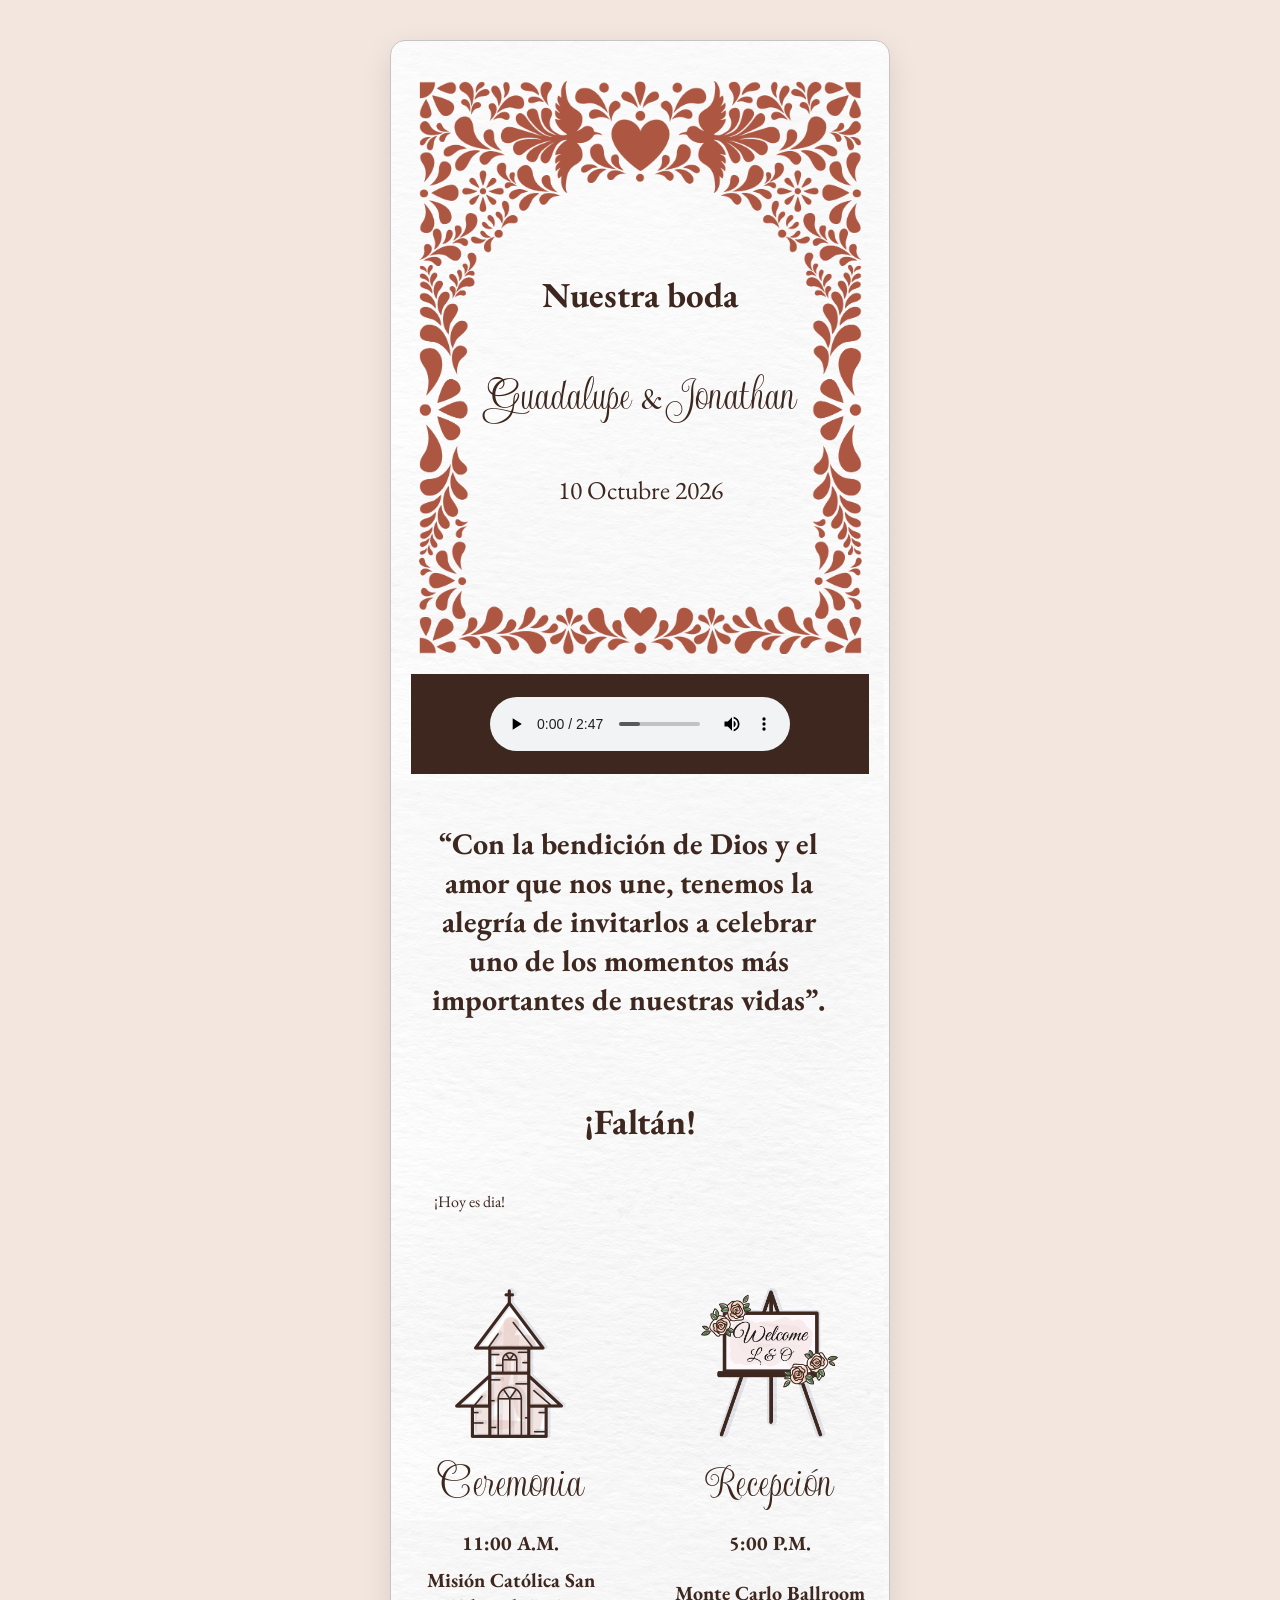
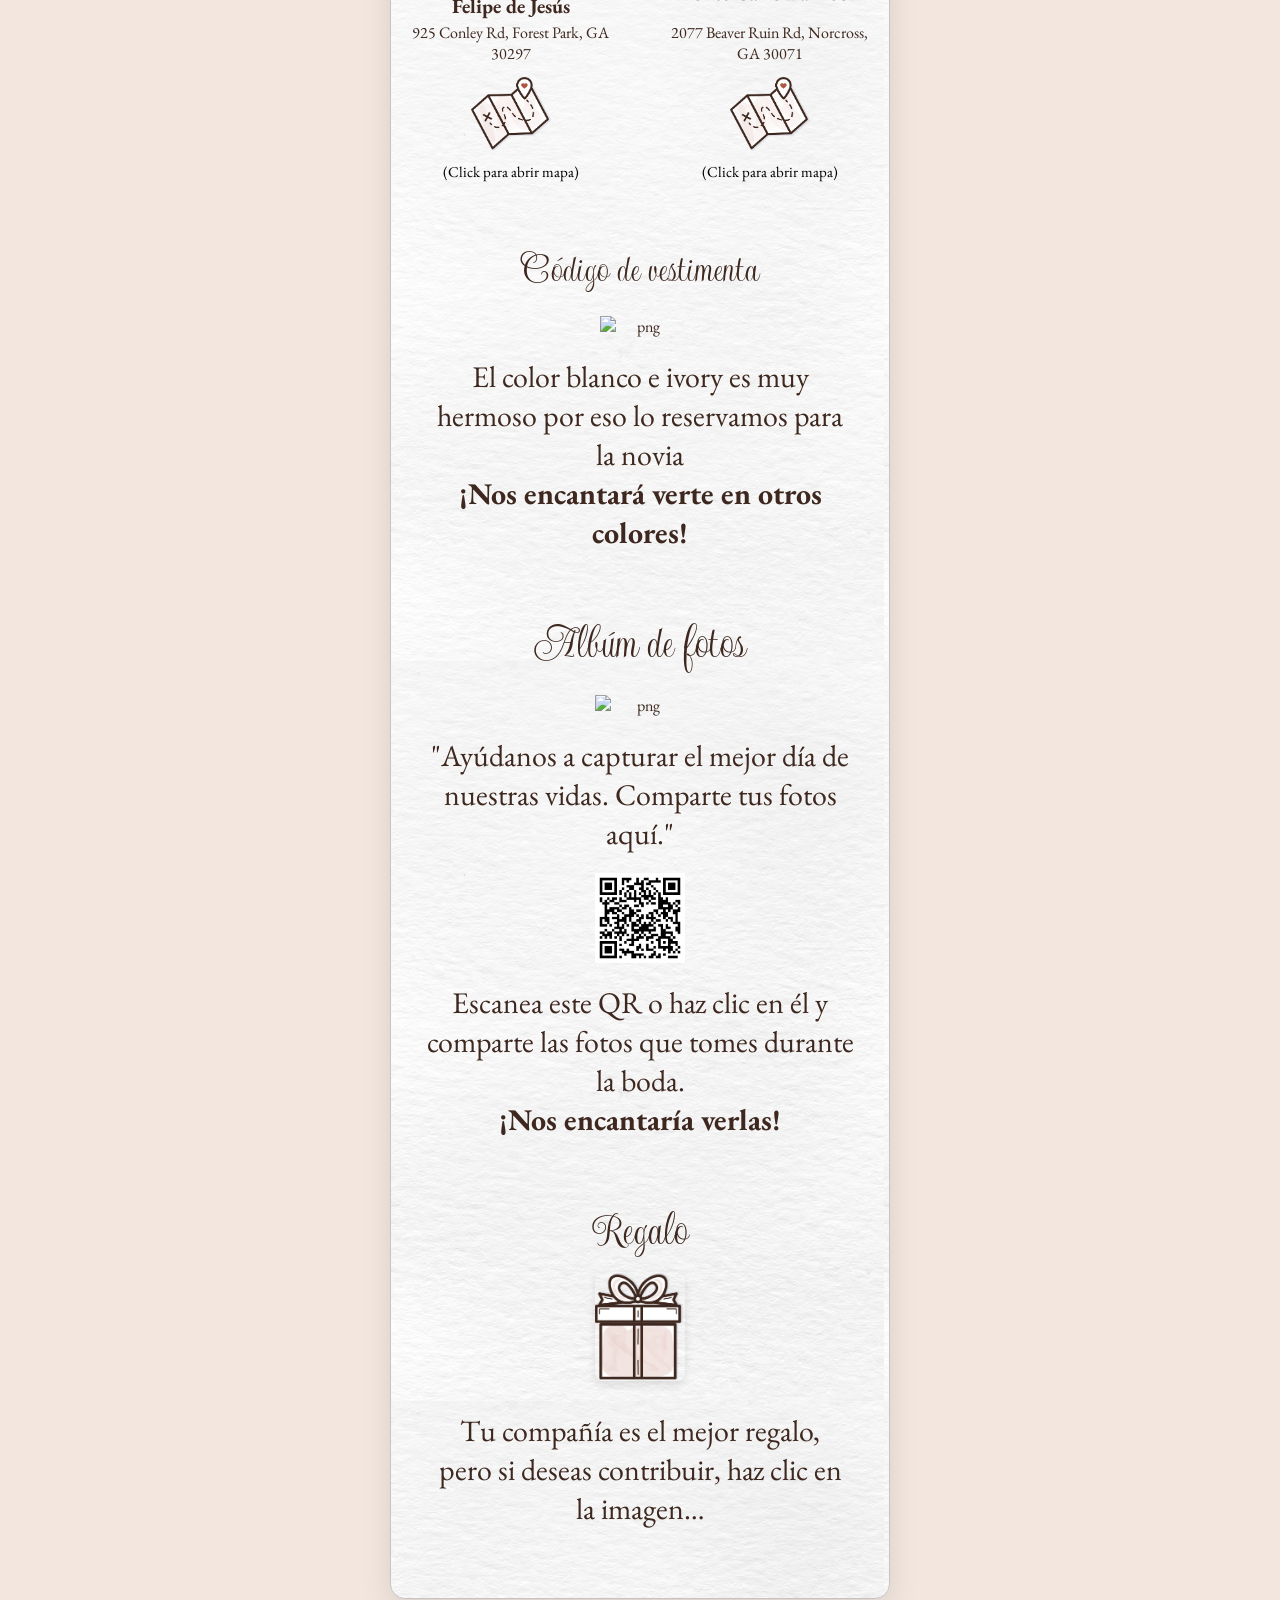
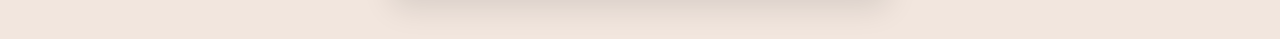
==== invitacion.html @ 4d96748c "Add files via upload" ====
<!DOCTYPE html>
<html lang="es">

<head>
    <meta charset="utf-8">
    <meta name="viewport" content="width=device-width, initial-scale=1.0">
    <meta http-equiv="X-UA-Compatible" content="ie=edge">
    <title>Guadalupe y Jonathan</title>
    <link rel="preconnect" href="https://fonts.googleapis.com">
    <link rel="preconnect" href="https://fonts.gstatic.com" crossorigin>
    <link
        href="https://fonts.googleapis.com/css2?family=EB+Garamond:ital,wght@0,400..800;1,400..800&family=Updock&display=swap"
        rel="stylesheet">
    <link rel="stylesheet" href="css/normalize.css">
    <link href="https://unpkg.com/aos@2.3.1/dist/aos.css" rel="stylesheet">
    <link rel="stylesheet" href="estilos.css">
</head>

<body>
    <div class="contenido-invitacion">
        <header class="encabezado">
            <h4>Nuestra boda</h4>
            <h1>Guadalupe <span> & </span> Jonathan</h1>
            <P>10 Octubre 2026</P>
        </header>

        <div class="contenedor-audio">
            <audio id="musica" controls loop autoplay>
                <source src="imagenes/Cómo suena Regalo de Dios de Julión Álvarez en Saxofón.mp3" type="audio/mp3">
                <source src="imagenes/Cómo suena Regalo de Dios de Julión Álvarez en Saxofón.ogg" type="audio/ogg">
                Tu navegador no soporta elementos de audio.
            </audio>
        </div>
        <div class="contenido-nosotros">


            <div class="texto-frase">
                <h3>“Con la bendición de Dios y el amor que nos une, tenemos la alegría de invitarlos a celebrar uno de
                    los momentos más importantes de nuestras vidas”.</h3>

            </div>

    

        </div>
        <div class="fecha">
            <div class="texto-dias">
                <h2>¡Faltán!</h2>

            </div>
            <div class="cuenta-regresiva" id="cuenta-regresiva">
                <div>
                    <span id="dias">00</span>
                    <p>Días</p>
                </div>
                <div>
                    <span id="horas">00</span>
                    <p>Horas</p>
                </div>
                <div>
                    <span id="minutos">00</span>
                    <p>Minutos</p>
                </div>
                <div>
                    <span id="segundos">00</span>
                    <p>Segundos</p>
                </div>
            </div>
        </div>


        <div class="ubicaciones">
            <div class="lugar">
                <img src="imagenes/iglesia.png" alt="png">
                <div class="texto">
                    <h2>Ceremonia</h2>
                    <h3>11:00 A.M.</h3>
                    <h3>Misión Católica San Felipe de Jesús</h3>
                    <p>925 Conley Rd, Forest Park, GA 30297</p>

                </div>
                <button class="boton1" id="btn1"><img src="imagenes/mapa.png">
                    <span>(Click para abrir mapa)</span>
                </button>

                <!-- Estructura del Modal 1 -->
                <div id="modal1" class="modal">
                    <div class="modal-content">
                        <span class="close" id="close1">&times;</span>
                        <div class="modal-texto">
                            <h2>Ceremonia</h2>
                            <p>Misión Católica San Felipe de Jesús</p>
                        </div>
                        <iframe
                            src="https://www.google.com/maps/embed?pb=!1m18!1m12!1m3!1d4018.0362380557544!2d-84.36210972377428!3d33.639228239424945!2m3!1f0!2f0!3f0!3m2!1i1024!2i768!4f13.1!3m3!1m2!1s0x88f4fdd95a28912b%3A0xf13e4ed97ffba98f!2sSan%20Felipe%20De%20Jesus%20Catholic%20Church!5e1!3m2!1ses!2sus!4v1790291804166!5m2!1ses!2sus"
                            width="600" height="450" style="border:0;" allowfullscreen="" loading="lazy"
                            referrerpolicy="strict-origin-when-cross-origin"></iframe>
                    </div>
                </div>

            </div>
            <div class="lugar">
                <img src="imagenes/recepcion.png" alt="png">
                <div class="texto">
                    <h2>Recepción</h2>
                    <h3>5:00 P.M.</h3>
                    <h3>Monte Carlo Ballroom</h3>
                    <p>2077 Beaver Ruin Rd, Norcross, GA 30071</p>
                </div>
                <button class="boton2" id="btn2"><img src="imagenes/mapa.png">
                    <span>(Click para abrir mapa)</span>
                </button>
                <!-- Estructura del Modal 2 -->
                <div id="modal2" class="modal">
                    <div class="modal-content">
                        <span class="close" id="close2">&times;</span>
                        <div class="modal-texto">
                            <h2>Recepción</h2>
                            <p>Monte Carlo Ballroom</p>
                        </div>
                        <iframe
                            src="https://www.google.com/maps/embed?pb=!1m18!1m12!1m3!1d4004.229304522696!2d-84.185078823765!3d33.93398162396484!2m3!1f0!2f0!3f0!3m2!1i1024!2i768!4f13.1!3m3!1m2!1s0x88f5a3fc3d22840d%3A0x56884e8944c840f6!2sMonte%20Carlo%20Ballroom!5e1!3m2!1ses!2sus!4v1790291749904!5m2!1ses!2sus"
                            width="600" height="450" style="border:0;" allowfullscreen="" loading="lazy"
                            referrerpolicy="strict-origin-when-cross-origin"></iframe>
                    </div>
                </div>

            </div>

        </div>
        <div class="vestimenta">
            <h2>Código de vestimenta</h2>
            
            <img src="imagenes/Vestimenta.png" alt="png">
            <p>El color blanco e ivory es muy hermoso por eso lo reservamos para la novia</p>
            <h4>¡Nos encantará verte en otros colores!</h4>

        </div>
        <div class="album">
            <h2>Albúm de fotos</h2>
            <img src="imagenes/Camara.png" alt="png">
            <p>"Ayúdanos a capturar el mejor día de nuestras vidas. Comparte tus fotos aquí."</p>

            <img src="imagenes/codigo.png" alt="png">
            <p>Escanea este QR o haz clic en él y comparte las fotos que tomes durante la boda. </p>
            <h4>¡Nos encantaría verlas!
            </h4>

        </div>
        <div class="regalo">
            <h2>Regalo</h2>
            <img src="imagenes/regalo.png" alt="Ver opciones de regalo" id="abrirModal4" style="cursor: pointer;">
            <p>Tu compañía es el mejor regalo, pero si deseas contribuir, haz clic en la imagen…</p>
        </div>
        <div id="miModal4" class="modal4">
            <div class="modal-contenido4">
                <span class="cerrar-modal4">&times;</span>

                <!-- Opciones originales dentro del modal -->
                <div class="opcion-regalo">


                    <div class="amazon">
                        <img src="imagenes/amazon.png" alt="Amazon">
                        <a href="https://www.amazon.com/wedding/guest-view/2G5W5GJKUAR65" target="_blank"
                            class="btn-regalo amazon-link">Ver mesa de
                            regalos</a>

                    </div>
                </div>

            </div>
        </div>


    </div> <!-- Aquí termina la tarjeta -->

    <!-- LOS SCRIPTS VAN AQUÍ, JUSTO ANTES DE CERRAR EL BODY -->
    <script src="https://unpkg.com/aos@2.3.1/dist/aos.js"></script>
    <script src="app.js"></script>
</body>

</html>
---- estilos.css ----
:root {
    --blanco: #fff;
    --cafe: #f2e6de;
    --azul: #11111a;
    --oscuro: #000;
    --gris: #23282b;
    --grismedio: #c6c3c3;
    --terracota: #AD5642;
    --umber: #3d271e;
    --toasted: #d1b69d;
    --verde: #507f55;
    --claro: #f3e6de;
    --naranja: #eab68b;


    /* REVISIÓN: Asegúrate de usar 'Playfair Display' exacto como viene de Google Fonts */
    --titulos: 'Updock', cursive;
    --parrafos: 'EB Garamond', serif;
}

html {
    box-sizing: border-box;
    font-size: 62.5%;
    /* 1rem = 10px */
}

*,
*:before,
*:after {
    box-sizing: inherit;
}

body {
    font-size: 1.6rem;
    font-family: var(--parrafos);
    background-color: var(--cafe);
    /* Fondo café detrás de la tarjeta en PC */
    color: var(--umber);
    display: flex;
    flex-direction: column;
    align-items: center;
    justify-content: center;
    min-height: 100vh;
    margin: 0;
    padding: 4rem 2rem;
    /* Espacio perimetral del cuadro en PC */
    transition: padding 0.3s ease, background-color 0.3s ease;

}

/* Tarjeta principal de la invitación */
.contenido-invitacion {
    background-image:
        linear-gradient(rgba(255, 255, 255, 0.755), rgba(255, 255, 255, 0.4)),
        url('../imagenes/fondo.jpg');
    /* El cuadro blanco */
    border-radius: 1.5rem;
    /* Esquinas redondeadas */
    box-shadow: 0px 10px 30px rgba(0, 0, 0, 0.1);
    /* Sombra flotante */
    padding: 4rem 2rem;
    width: 100%;
    max-width: 500px;
    /* Tamaño ideal simulando un móvil flotando en computadoras */
    text-align: center;
    border: 1px solid var(--grismedio);
    overflow: hidden;
    /* Evita que las imágenes internas rompan el redondeado */
}

.encabezado {
    background-image: url('../imagenes/principal1.png');
    background-size: contain;
    background-position: top center;
    background-repeat: no-repeat;
    width: 100%;
    height: auto;
    aspect-ratio: 4 / 5;
    display: flex;
    flex-direction: column;
    justify-content: center;
    align-items: center;
}

.encabezado h1 {
    font-family: var(--titulos);
    font-size: 5rem;
    font-weight: 400;
    color: var(--umber);
    margin: 0 0 2rem 0;

}



.encabezado h4 {
    margin-top: 7rem;
    font-size: clamp(1.5rem, 4vw, 3.5rem);

}

.encabezado p {
    font-size: clamp(1.5rem, 2vw, 3.5rem);

}

/* --- MEDIAS QUERIES UNIFICADOS PARA MÓVILES (Menos de 768px) --- */
@media (max-width: 500px) {
    body {
        padding: 0;
        /* Eliminamos márgenes externos para ganar toda la pantalla */
        background-color: var(--blanco);
        /* El fondo general pasa a ser blanco */
    }

    .contenido-invitacion {
        max-width: 100%;
        /* Abarca el total del ancho del celular */
        border-radius: 0;
        /* Quitamos bordes redondeados */
        border: none;
        /* Quitamos bordes físicos */
        box-shadow: none;
        /* Quitamos sombras para que se fusione con la pantalla */
        padding: 0 0 4rem 0;
        /* Quitamos padding lateral para que el header toque los bordes */
    }

    .encabezado {
        width: 100%;
        height: auto;
        /* 3. FIX: Let height adjust automatically */
        aspect-ratio: 4 / 5;
        /* Keeps the image frame perfectly aligned with no margins */
        background-size: 95% auto;
        /* Forces image to use 100% width cleanly */
        background-position: center 6px;
        padding: 2rem;

    }



    .encabezado h1 {
        display: flex;
        flex-direction: column;
        /* Alinea las palabras una debajo de otra */
        align-items: center;
        /* Las centra perfectamente */
        gap: 0.5rem;
        /* Agrega un pequeño espacio vertical entre cada línea */
        font-size: 4.5rem;
        /* Ajusta el tamaño para que quepa bien en pantallas móviles */
        line-height: 1.0;
        /* Reduce el espacio entre líneas para que se vea más unido */
    }

    .encabezado h1 span {
        display: block;
        /* Fuerza al símbolo '&' a ocupar su propia línea */
        font-size: 3.5rem;
        /* Opcional: Hace el '&' un poco más pequeño para mejorar el diseño */
    }


    /* Agregamos margen interno de seguridad a los textos inferiores para que no peguen al vidrio del celular */
    .contenedor-audio,
    .fecha,
    .ubicaciones,
    .regalo,
    .amazon {
        padding-left: 2rem;
        padding-right: 2rem;
    }

    .ubicaciones {
        flex-direction: column;
        align-items: center;
    }

    .opcion-regalo {
        flex-direction: column;
    }
}

/* Corrección menor para sintaxis rota en tu código original (@media max-width 68px corregido a 768px) */
@media (max-width: 768px) {
    .lugar-boton {
        flex-direction: column;
        /* Hace que los botones se apilen verticalmente en móviles */
        gap: 20px;
        padding: 10px;
        width: 100%;
    }
}

/* --- Resto de tus componentes estables --- */
.contenedor-audio {
    margin-top: 2rem;
    width: 100%;
    background-color: var(--umber);
    display: flex;
    justify-content: center;
    align-items: center;
    height: 100px;
    width: 100%;
}

.contenedor-audio audio {
    width: 100%;
    max-width: 300px;
    margin: 0 auto;
    display: block;
}

.texto-frase h3 {
    font-size: clamp(1rem, 2vw + 1rem, 3rem);
    width: 95%;
    padding: 20px;


}

.texto-dias h2 {
    font-size: clamp(3.5rem, 2vw + 1rem, 8rem);



}

.fecha {
    display: flex;
    align-items: center;
    flex-direction: column;
    padding-bottom: 50px;

}

.cuenta-regresiva {
    display: flex;
    justify-content: space-between;
    text-align: center;
    width: 90%;
    max-width: 900px;
    font-family: var(--parrafos);
}

.cuenta-regresiva div span {
    font-weight: 600;
    font-size: clamp(2.5rem, 2vw + 1rem, 3rem);
}

.cuenta-regresiva div p {
    font-size: clamp(2.5rem, 2vw + 1rem, 3rem);
}


.ubicaciones {
    display: flex;
    justify-content: center;
    align-items: stretch;
    /* Obliga a que ambas columnas tengan la misma altura total */
    gap: 60px;
    margin-top: 10px;
    max-width: 1200px;
    margin-left: auto;
    margin-right: auto;
    text-align: center;
}

.lugar {
    flex: 1;
    /* Hace que ambas columnas midan exactamente lo mismo de ancho (50% cada una) */
    display: flex;
    flex-direction: column;
    align-items: center;
    justify-content: flex-start;
    /* Alinea todo desde arriba uniformemente */
}

.lugar img {
    height: 150px;
    width: 150px;
    object-fit: contain;
    margin-bottom: 20px;
}

/* --- CONTROL TOTAL FILA POR FILA --- */

.lugar h2 {
    font-family: var(--titulos);
    font-weight: normal;
    font-size: 5rem;
    margin: 0 0 10px 0;
    width: 100%;

    /* Si un título tiene 2 líneas y el otro 1, este alto absorbe la diferencia */
    height: 50px;
    display: flex;
    align-items: center;
    justify-content: center;
}

.lugar h3 {
    font-family: var(--parrafos);
    font-size: 2rem;
    margin: 0 0 0px 0;
    width: 100%;

    /* Alto fijo para que el inicio de los párrafos coincida perfectamente */
    height: 50px;
    display: flex;
    align-items: center;
    justify-content: center;
}

.lugar p {
    font-family: var(--parrafos);
    margin: 0 0 5px 0;
    width: 100%;

    /* Alto fijo para el párrafo. Si un texto es más largo, no empujará los botones */
    height: 50px;
    display: flex;
    align-items: center;
    justify-content: center;
}

.modal {
    display: none;
    position: fixed;
    z-index: 100;
    /* Aumentado para asegurar que siempre esté por encima de todo */
    left: 0;
    top: 0;
    width: 100%;
    height: 100%;
    background-color: rgba(0, 0, 0, 0.5);
}

.modal-content {
    position: relative;
    background-color: #fff;
    margin: 5% auto;
    /* Centra el modal en la pantalla con menos espacio arriba */
    padding: 20px;
    width: 80%;
    height: 80%;
    /* Le da una altura sólida para que quepa todo sin desbordar */
    box-sizing: border-box;
    display: flex;
    flex-direction: column;
    align-items: flex-start;
    /* 1. Alinea todos los contenedores hijos a la izquierda */
    text-align: left;
    /* 2. Asegura que el texto comience a la izquierda */
}

.close {
    position: absolute;
    top: 10px;
    right: 15px;
    font-size: 28px;
    cursor: pointer;
    z-index: 10;
    line-height: 1;
}

.modal-texto * {
    text-align: left !important;
    margin: 0 0 4px 0 !important;
    /* Espacio mínimo y compacto hacia abajo */
    padding: 0 !important;
    /* 💡 CAMBIADO: Forzamos a que sea 0 para quitar todo el aire */
    line-height: 1.2;
    /* Hace que los renglones estén bien juntos */
}


/* --- EL MAPA SE ADAPTA AL ESPACIO RESTANTE --- */
iframe {
    width: 100%;
    height: 0;
    flex-grow: 1;
    /* Absorbe todo el espacio que tus textos limpios acaban de liberar */
    border: none;
    margin-top: 10px;
}




.lugar-boton {
    display: flex;
    flex-direction: row;
    justify-content: center;
    align-items: center;
    gap: 40px;
    padding: 10px 0;
    width: 100%;

    /* Actúa como un imán que empuja los botones al fondo exacto de la tarjeta .lugar */
    margin-top: auto;
}

.boton1,
.boton2 {
    color: black;
    font-size: 1.5rem;
    display: flex;
    flex-direction: column;
    align-items: center;
    justify-content: center;
    background-color: transparent;
    border: 0;
    outline: 0;
    cursor: pointer;
    user-select: none;
    transition: transform 0.3s ease;
    font-family: var(--parrafos);
}



.boton1 img,
.boton2 img {
    width: 80px;
    height: 80px;
    object-fit: contain;
    margin-bottom: 8px;
}

.boton1:hover,
.boton2:hover {
    transform: scale(1.1);
}





.vestimenta {
    display: flex;
    flex-direction: column;
    align-items: center;
    margin-top: 60px;
    text-align: center;


}



.vestimenta h2 {
    font-family: var(--titulos);
    font-weight: normal;
    font-size: 4.3rem;
    margin: 0 0 20px 0;
    display: flex;
    align-items: center;
    justify-content: center;
    width: 95%;

}

.vestimenta img {
    width: 80px;
    margin-bottom: 20px;
}

.vestimenta p,
.vestimenta h4 {
    font-family: var(--parrafos);
    margin-top: 0;
    margin-bottom: 0;
    width: 90%;
    font-size: clamp(1.2rem, 1.5vw + 1.2rem, 3rem);

}


.album {
    display: flex;
    flex-direction: column;
    align-items: center;
    margin-top: 60px;
    text-align: center;

}

.album img {
    width: 90px;
    margin-bottom: 20px;
    margin-top: 20px;
}

.album h2 {
    font-family: var(--titulos);
    font-weight: normal;
    font-size: 5rem;
    margin: 0 0 0px 0;
    display: flex;
    align-items: center;
    justify-content: center;
}

.album p,
.album h4 {
    font-family: var(--parrafos);
    margin-top: 0;
    margin-bottom: 0;
    width: 95%; 
    font-size: clamp(1.2rem, 1.5vw + 1.2rem, 3rem);


}  
/* --- Regalos --- */
.regalo {
    display: flex;
    flex-direction: column;
    align-items: center;
    margin-top: 60px;
    text-align: center;
}

.regalo img {
    width: 90px;
    height: auto;
    object-fit: contain;
    cursor: pointer;
    border-radius: 8px;
    box-shadow: 0 4px 8px rgba(0, 0, 0, 0.1);
    transition: transform 0.3s;
}

.regalo img:hover {
    transform: scale(1.05);
}

.regalo h2 {
    font-family: var(--titulos);
    font-weight: normal;
    font-size: 5rem;
    margin: 0 0 10px 0;
    display: flex;
    align-items: center;
    justify-content: center;



}

.regalo p {
     font-size: clamp(1.2rem, 1.5vw + 1.2rem, 3rem);
    width: 90%;
}

.opcion-regalo {
    display: flex;
    flex-wrap: wrap;
    justify-content: center;
    align-items: center;
    margin-top: 40px;
    text-align: center;
    gap: 40px;
}

/* Modales adicionales */
.modal4 {
    display: none;
    position: fixed;
    z-index: 1000;
    left: 0;
    top: 0;
    width: 100%;
    height: 100%;
    overflow: auto;
    background-color: rgba(0, 0, 0, 0.5);
}

.modal-contenido4 {
    background-color: #fff;
    margin: 15% auto;
    padding: 20px;
    border-radius: 8px;
    width: 80%;
    max-width: 500px;
    position: relative;
    box-shadow: 0 4px 8px rgba(0, 0, 0, 0.2);
    animation: aparecer4 0.3s ease;
    will-change: transform, opacity;
}

.cerrar-modal4 {
    color: #aaa;
    position: absolute;
    top: 10px;
    right: 15px;
    font-size: 28px;
    font-weight: bold;
    cursor: pointer;
}

.cerrar-modal4:hover {
    color: var(--umber);
}

@keyframes aparecer4 {
    from {
        transform: scale(0.7);
        opacity: 0;
    }

    to {
        transform: scale(1);
        opacity: 1;
    }
}

/* Sección de Amazon */
.amazon {
    display: flex;
    align-items: center;
    flex-direction: column;
    margin-top: 10px;
    font-family: var(--parrafos);
}

.amazon img {
    width: 80px;
    height: auto;
    object-fit: contain;
    margin: 10px;
}

.amazon p {
    margin-top: 0;
    font-size: 1.5rem;
}

.btn-copiar,
.amazon-link {
    display: inline-flex;
    align-items: center;
    justify-content: center;
    padding: 10px 20px;
    font-size: 2rem;
    font-weight: bold;
    border-radius: 8px;
    text-decoration: none;
    cursor: pointer;
    transition: all 0.2s ease;
    border: none;
}

.amazon-link {
    color: #111111;
    background-color: #ff9900;
    /* Reconstruido para evitar corte de sintaxis anterior */
}
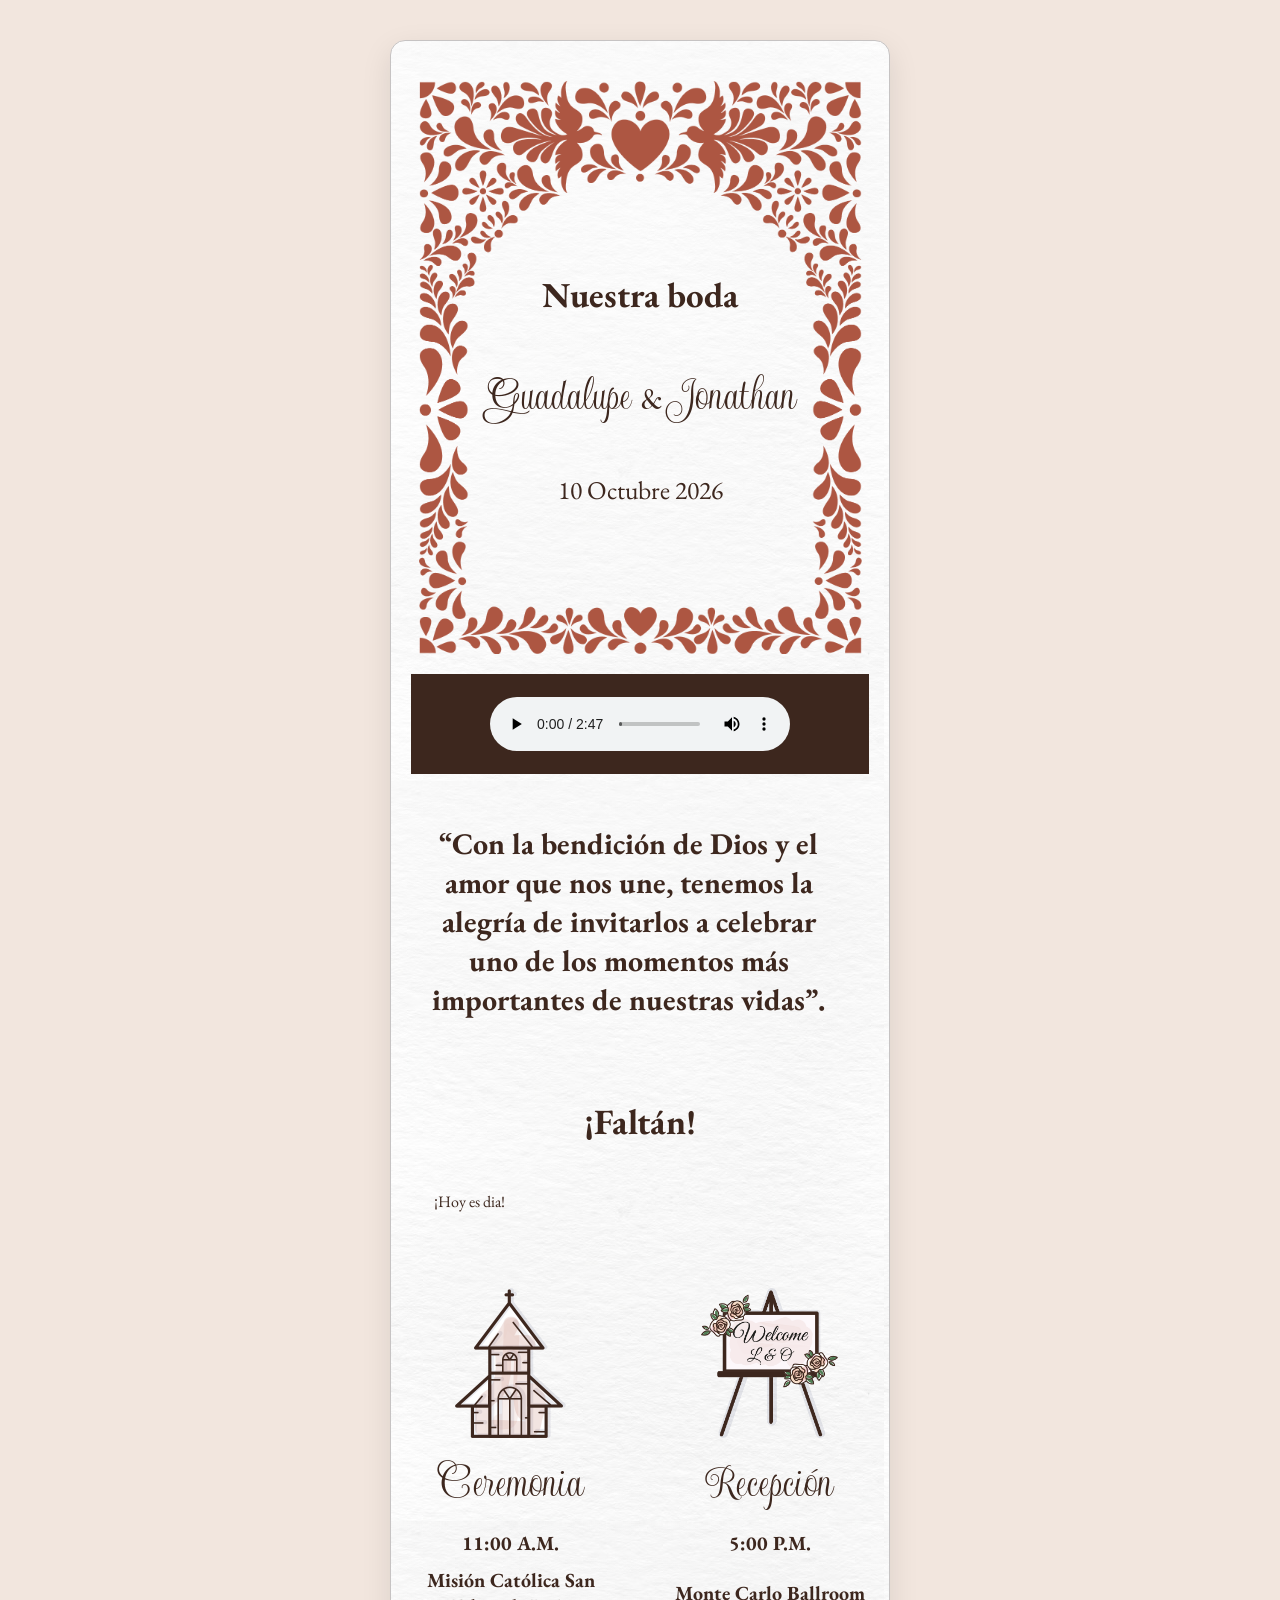
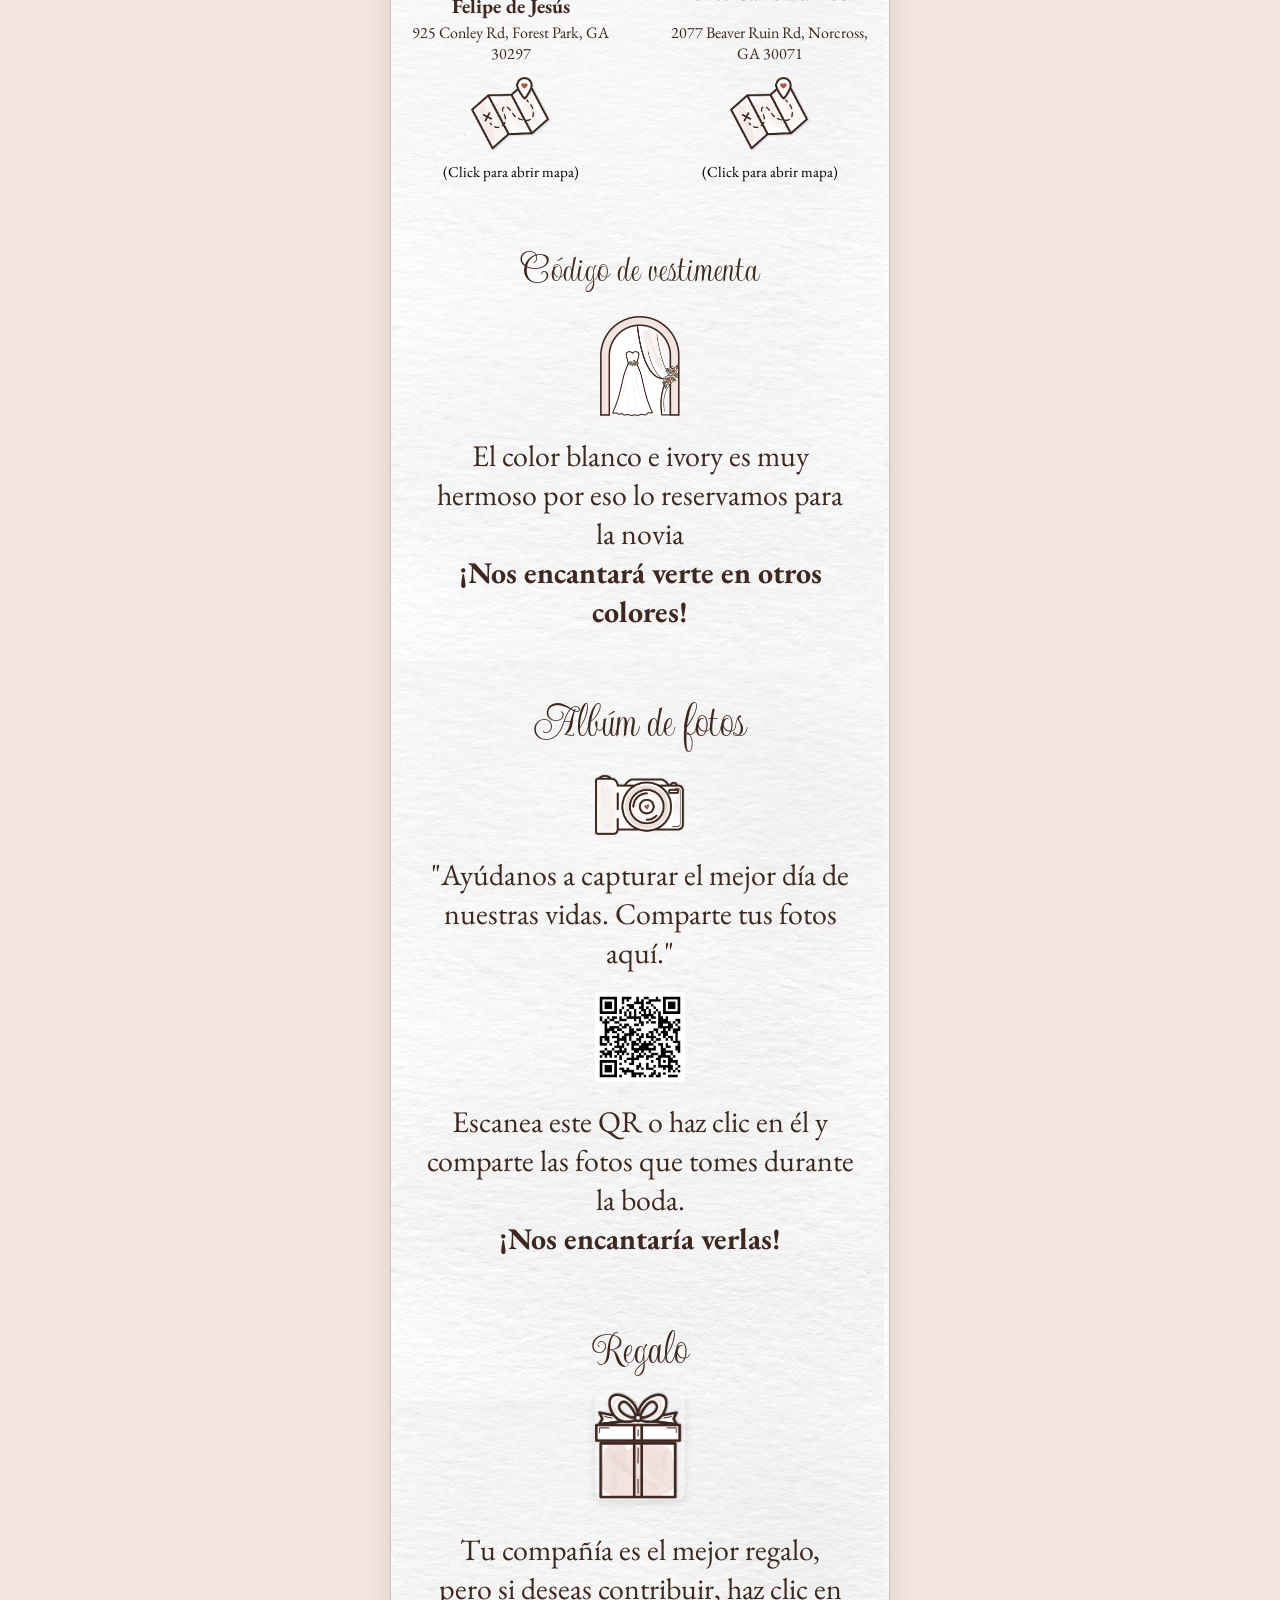
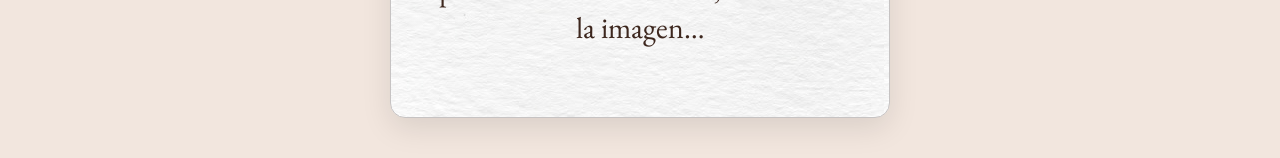
==== commit 900678bd: "Update invitacion.html" ====
--- a/invitacion.html
+++ b/invitacion.html
@@ -131,14 +131,14 @@
         <div class="vestimenta">
             <h2>Código de vestimenta</h2>
             
-            <img src="imagenes/Vestimenta.png" alt="png">
+            <img src="imagenes/vestimenta.png" alt="png">
             <p>El color blanco e ivory es muy hermoso por eso lo reservamos para la novia</p>
             <h4>¡Nos encantará verte en otros colores!</h4>
 
         </div>
         <div class="album">
             <h2>Albúm de fotos</h2>
-            <img src="imagenes/Camara.png" alt="png">
+            <img src="imagenes/camara.png" alt="png">
             <p>"Ayúdanos a capturar el mejor día de nuestras vidas. Comparte tus fotos aquí."</p>
 
             <img src="imagenes/codigo.png" alt="png">
@@ -180,4 +180,4 @@
     <script src="app.js"></script>
 </body>
 
-</html>+</html>
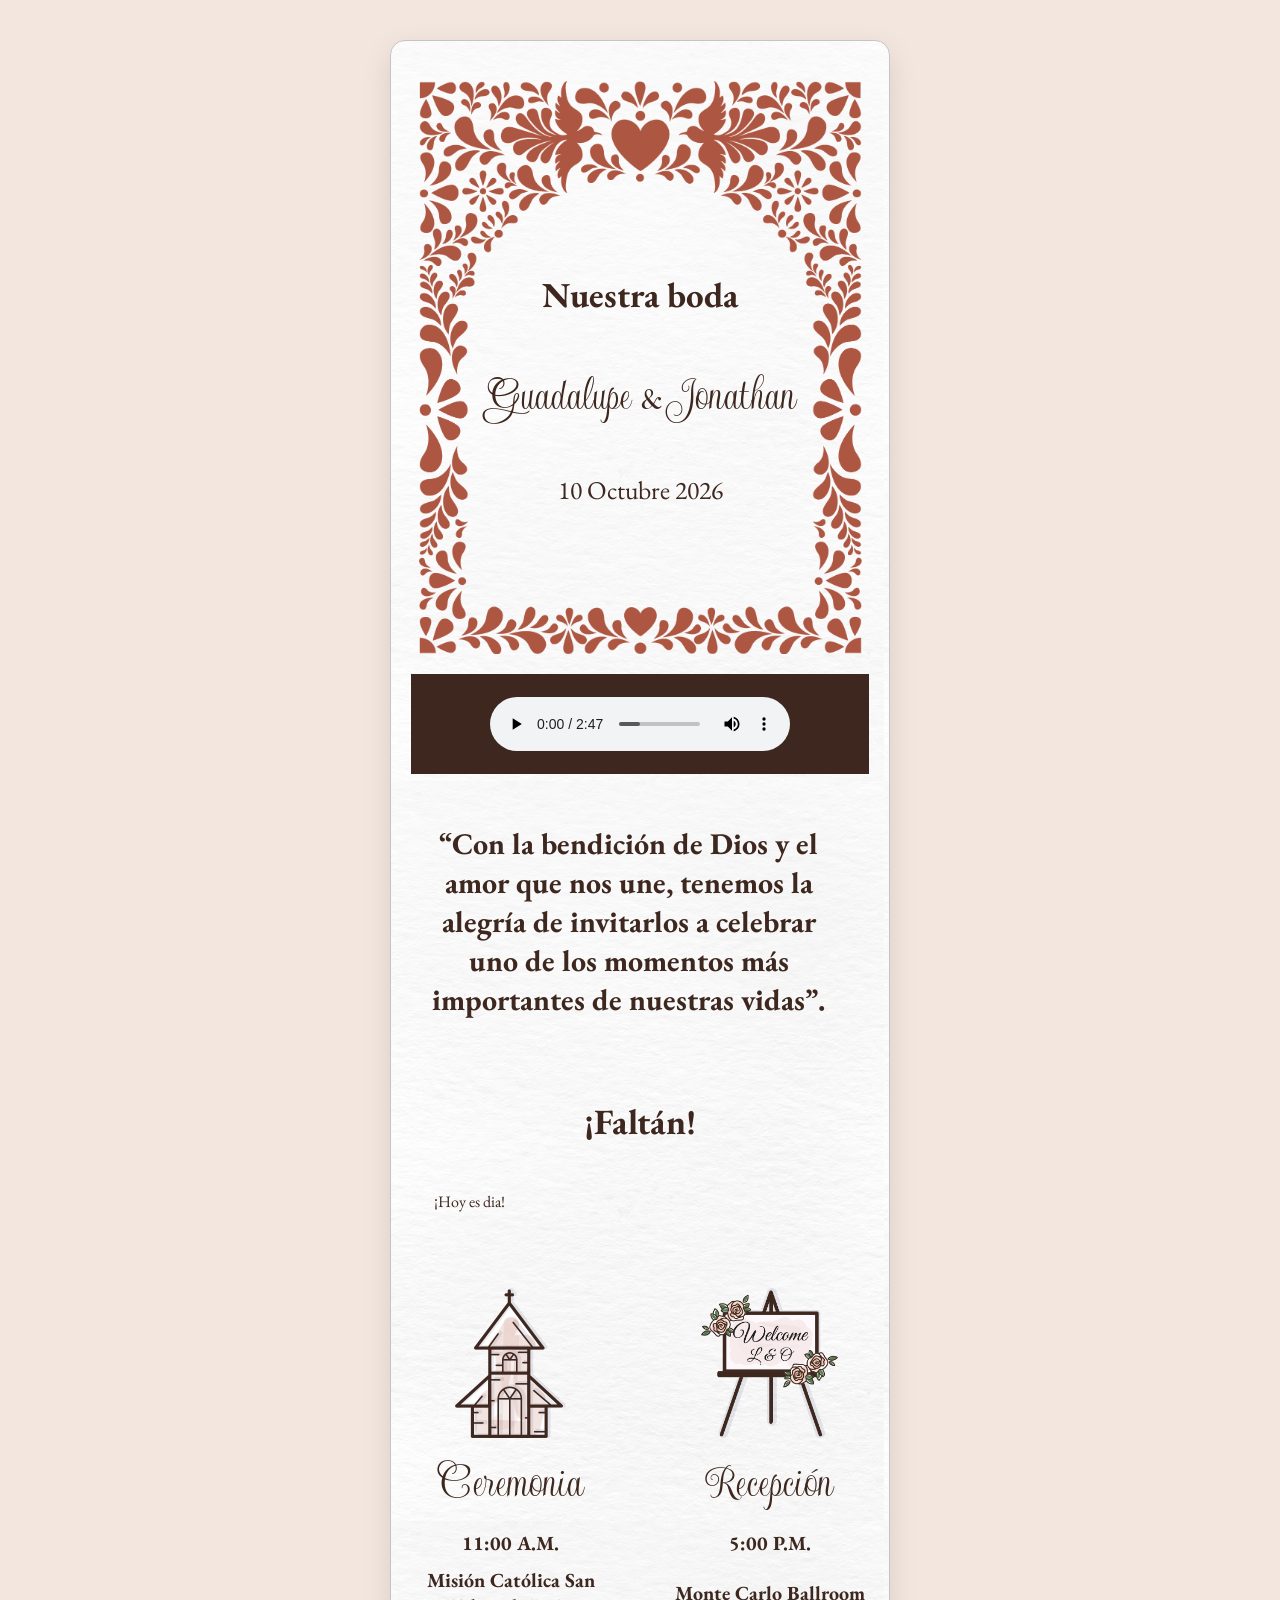
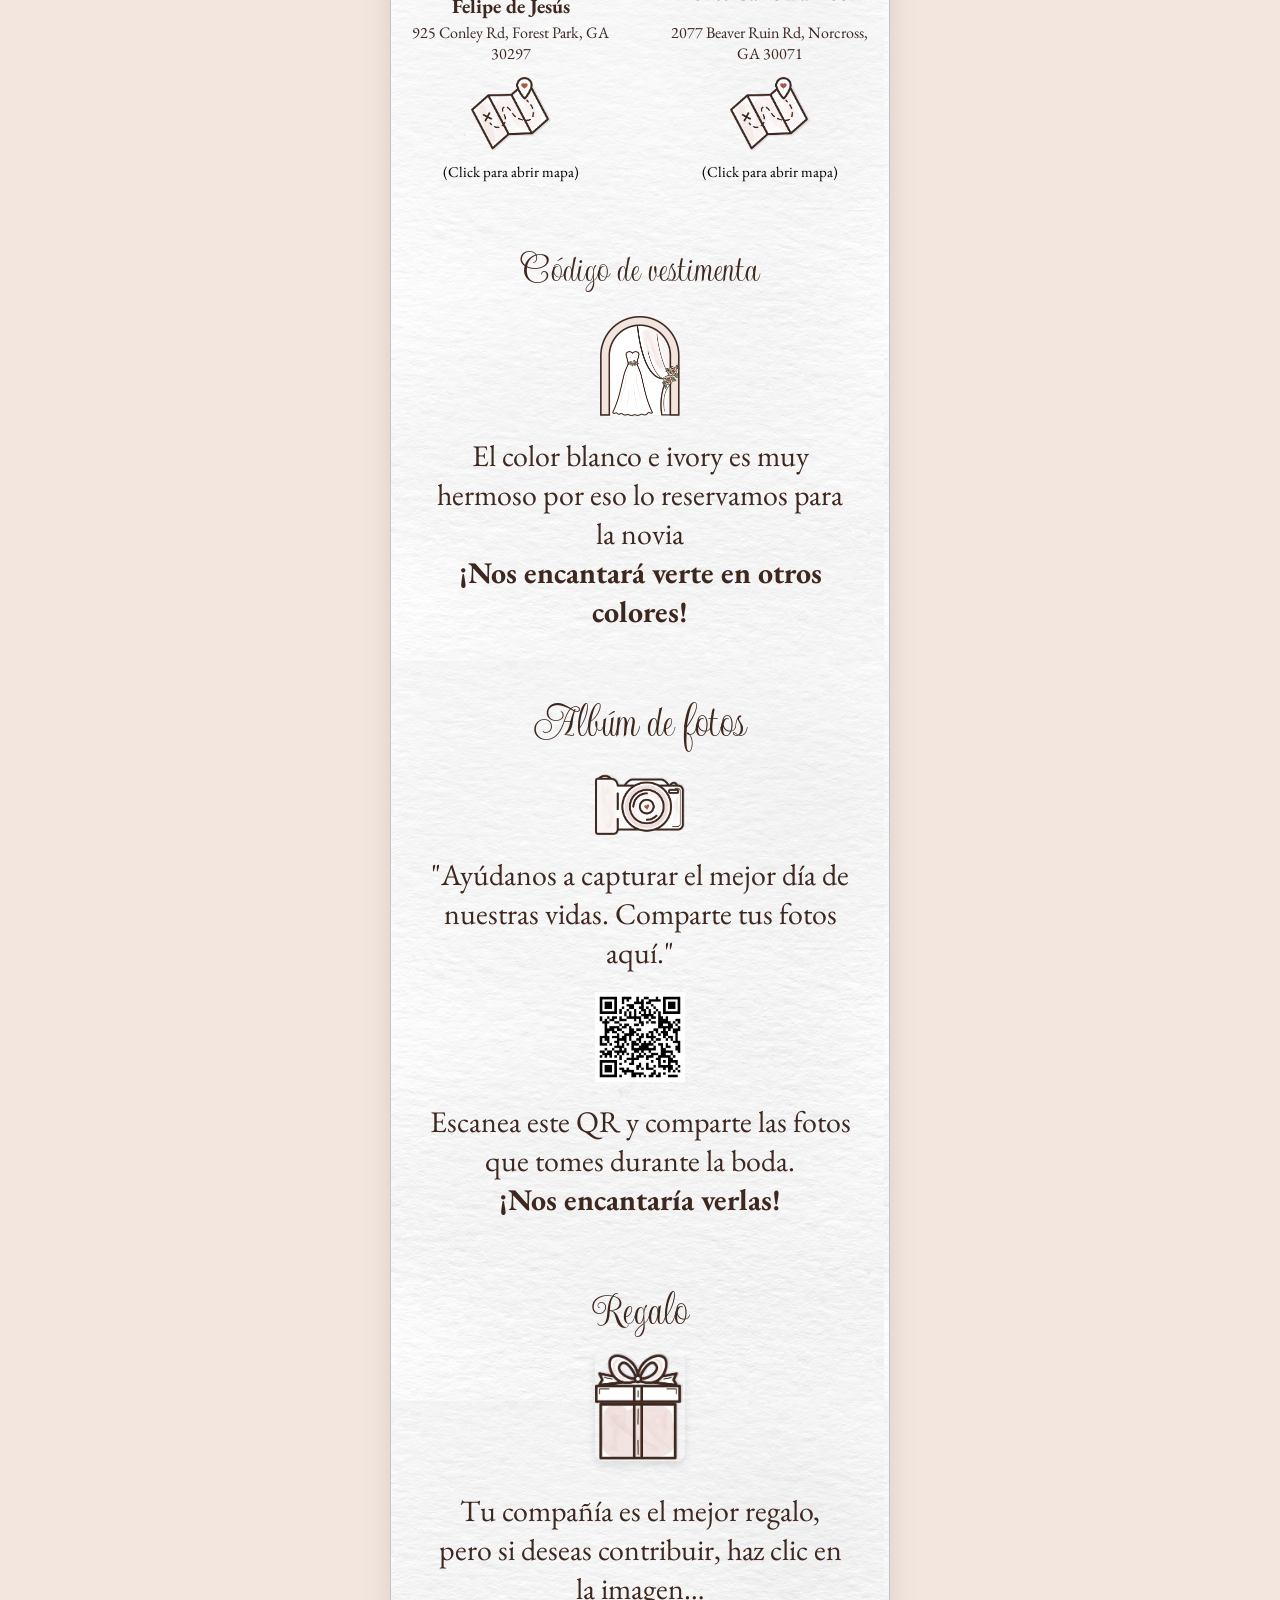
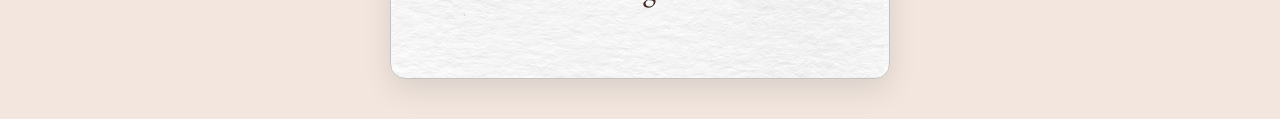
==== commit cef03b4b: "Update invitacion.html" ====
--- a/invitacion.html
+++ b/invitacion.html
@@ -142,7 +142,7 @@
             <p>"Ayúdanos a capturar el mejor día de nuestras vidas. Comparte tus fotos aquí."</p>
 
             <img src="imagenes/codigo.png" alt="png">
-            <p>Escanea este QR o haz clic en él y comparte las fotos que tomes durante la boda. </p>
+            <p>Escanea este QR y comparte las fotos que tomes durante la boda. </p>
             <h4>¡Nos encantaría verlas!
             </h4>
 
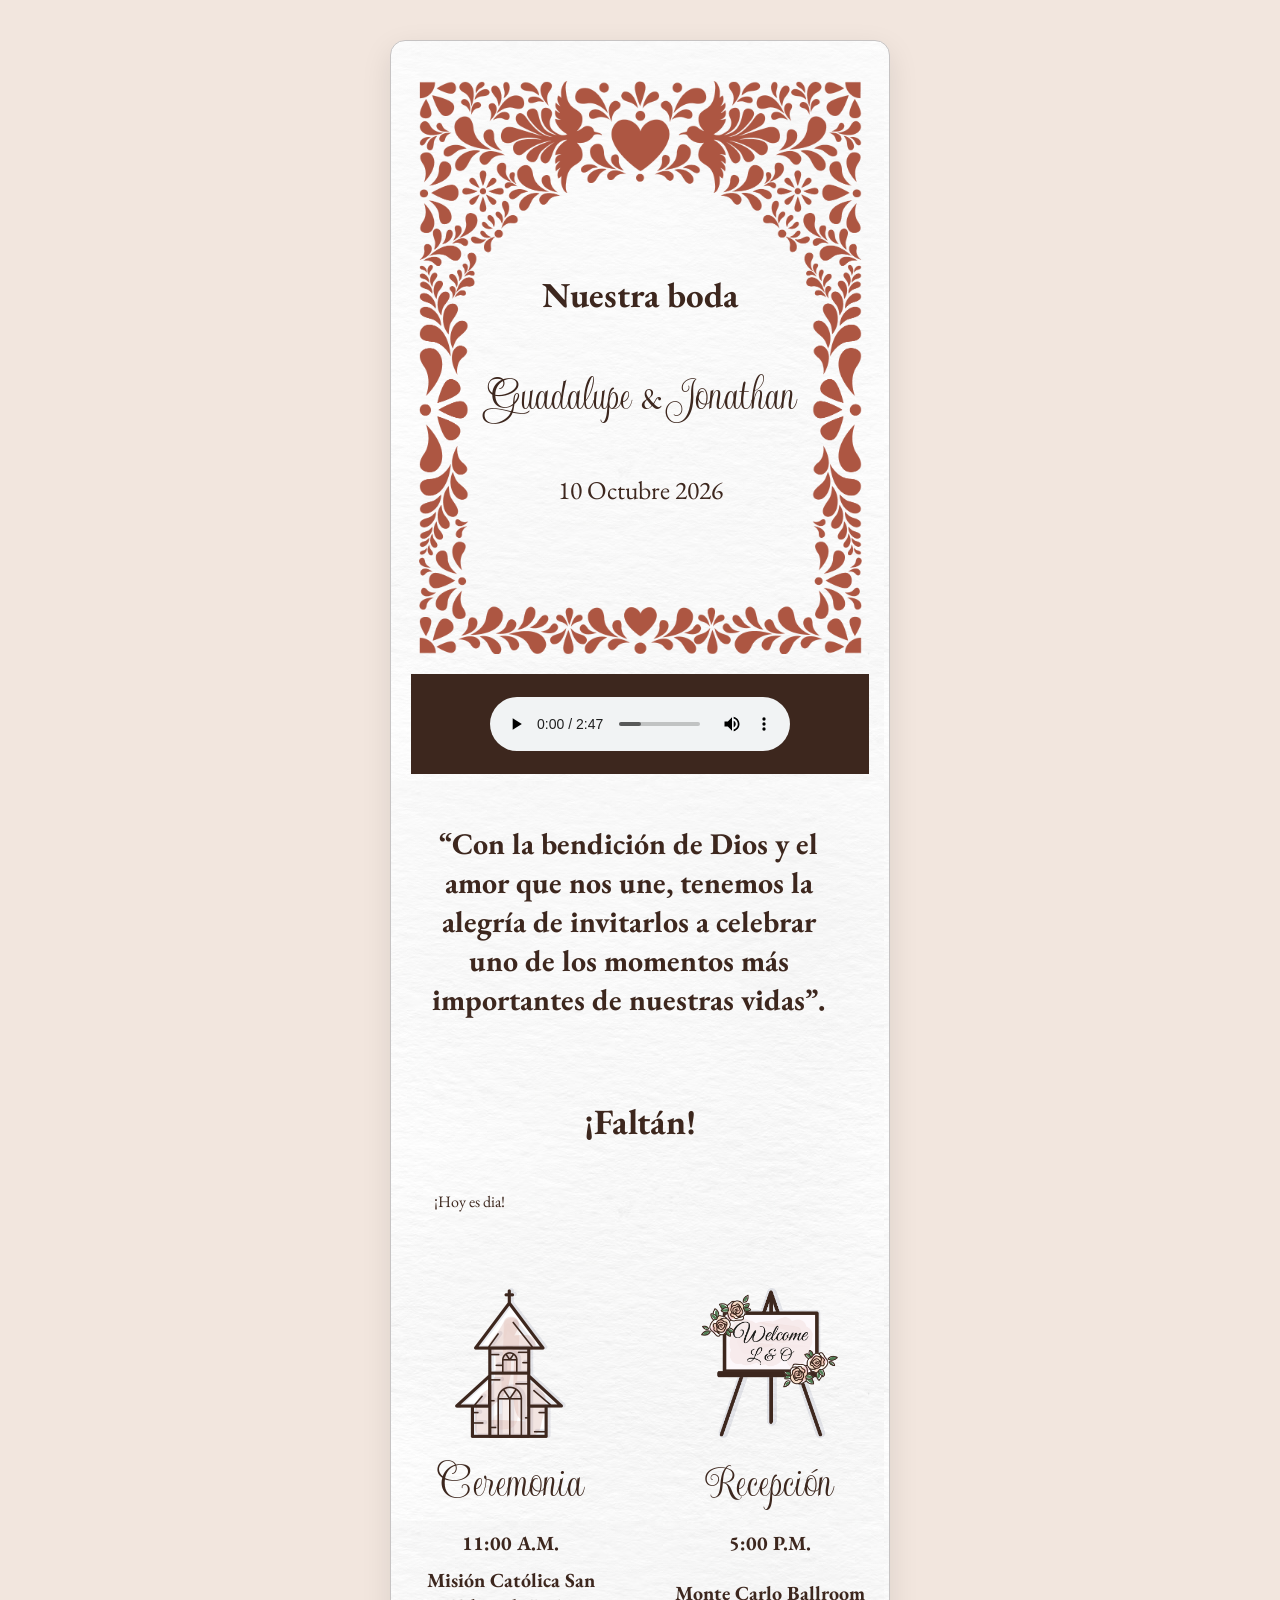
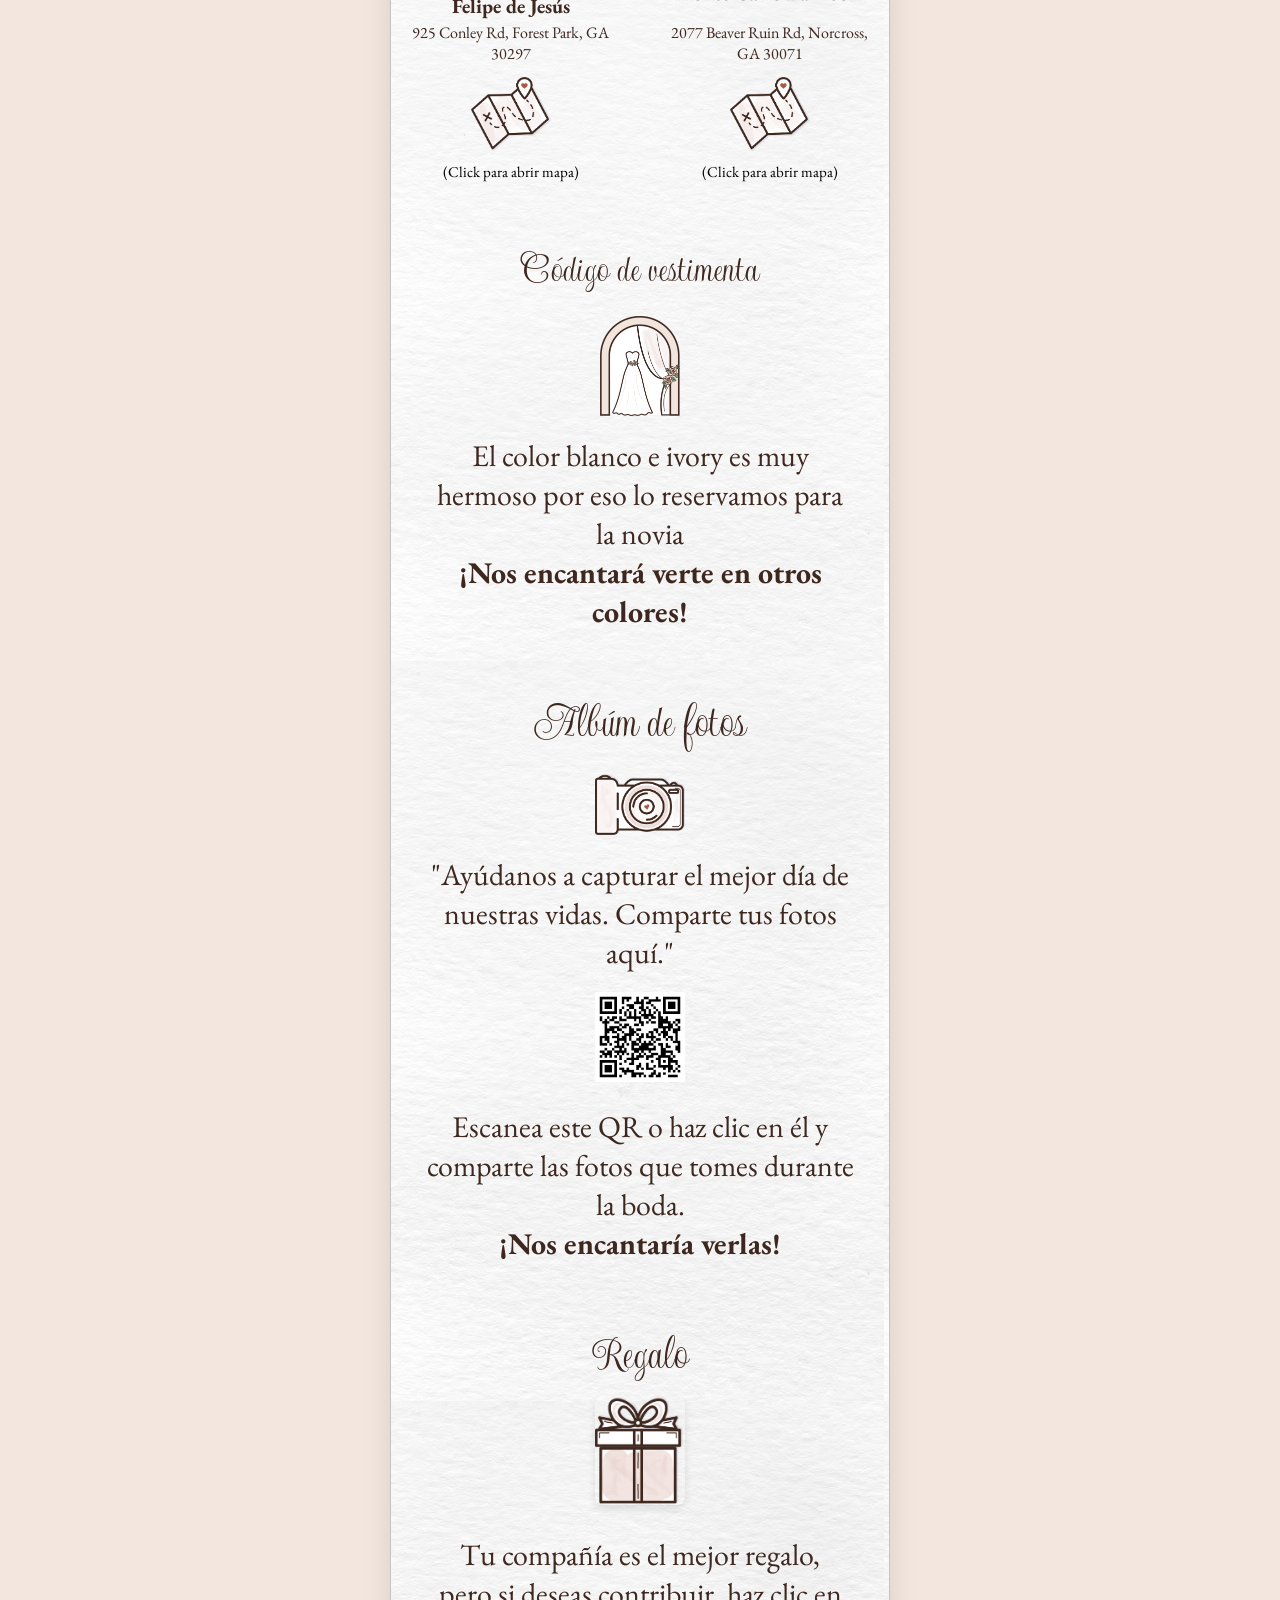
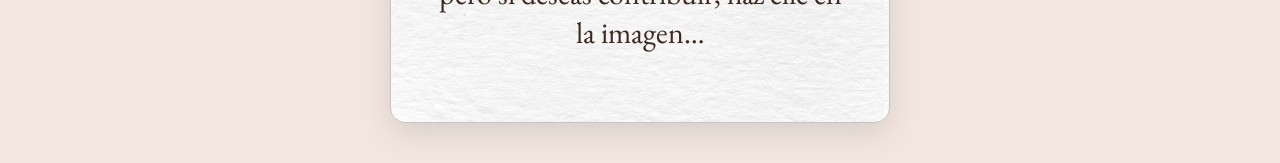
==== commit 4d84647e: "Update invitacion.html" ====
--- a/invitacion.html
+++ b/invitacion.html
@@ -141,8 +141,11 @@
             <img src="imagenes/camara.png" alt="png">
             <p>"Ayúdanos a capturar el mejor día de nuestras vidas. Comparte tus fotos aquí."</p>
 
-            <img src="imagenes/codigo.png" alt="png">
-            <p>Escanea este QR y comparte las fotos que tomes durante la boda. </p>
+            <a href="https://photos.app.goo.gl/DQkstNbmwDGSRih37" target="_blank">
+                <img src="imagenes/codigo.png" alt="png" class="album1">
+            </a>
+
+            <p>Escanea este QR o haz clic en él y comparte las fotos que tomes durante la boda. </p>
             <h4>¡Nos encantaría verlas!
             </h4>
 
